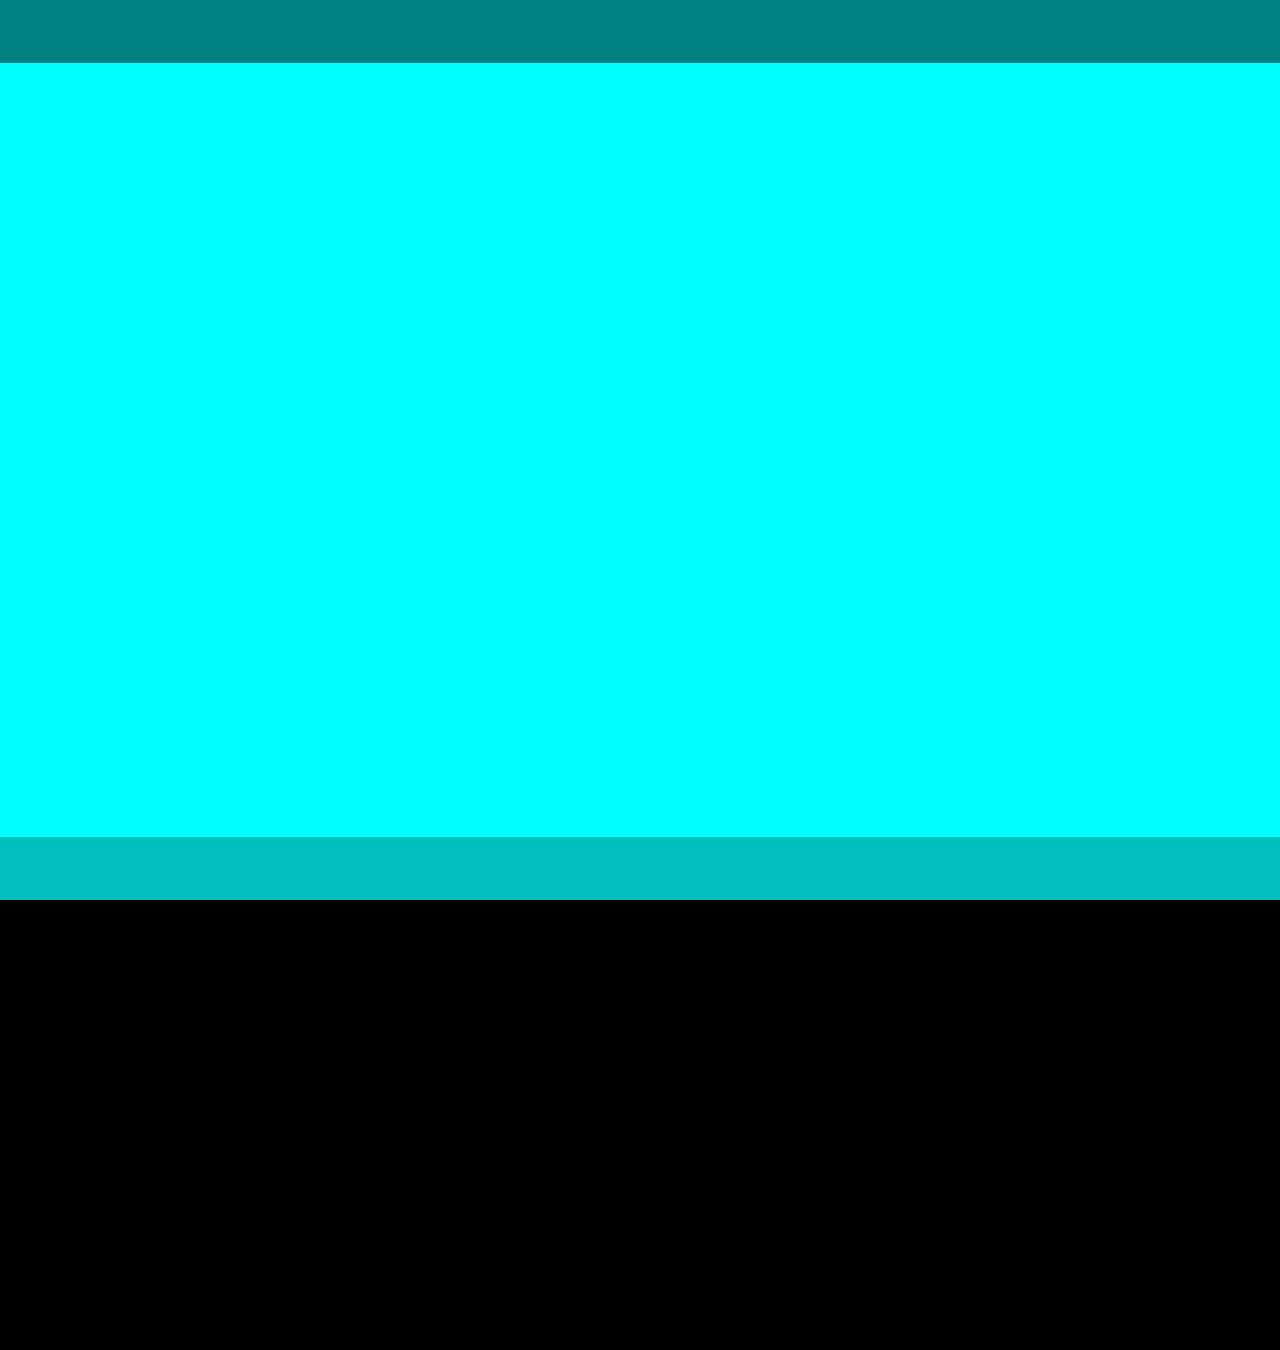
==== html/index.html @ f943b369 "Corrected tag name" ====
<!DOCTYPE html>
<html lang="en">
<head>
    <meta charset="UTF-8">
    <meta name="viewport" content="width=device-width, initial-scale=1.0">
    <title>Document</title>

    <link rel="stylesheet" href="../css/index.css">
</head>




<body>
    <main>
        <div class="black_bar" id="top_bar"><div>
        <div class="black_bar" id="bottom_bar"></div>
    </main>

    <footer>

    </footer>
    
</body>
</html>
---- css/index.css ----
* {
    margin: 0;
    padding: 0;
}

main {
    height: 100vh;
    background-color: aqua;
    
    display: flex;
}

footer {
    background-color: black;
    height: 50vh;
}

.black_bar {
    height: 7vh;
    width: 100vw;
    background-color: black;
    opacity: 50%;
}

#top_bar {
    position: absolute;
}

#bottom_bar {
    position: relative;
    top: 93vh;
}




/* MEDIA QUERY */

@media screen and (max-width: 512px) {
    
    h1 {
        font-size: 2rem;  
    }

    nav .menu-flex {
        flex-direction: column;
        gap: 1rem;
    }

    h2 {
        display: none;
    }

}
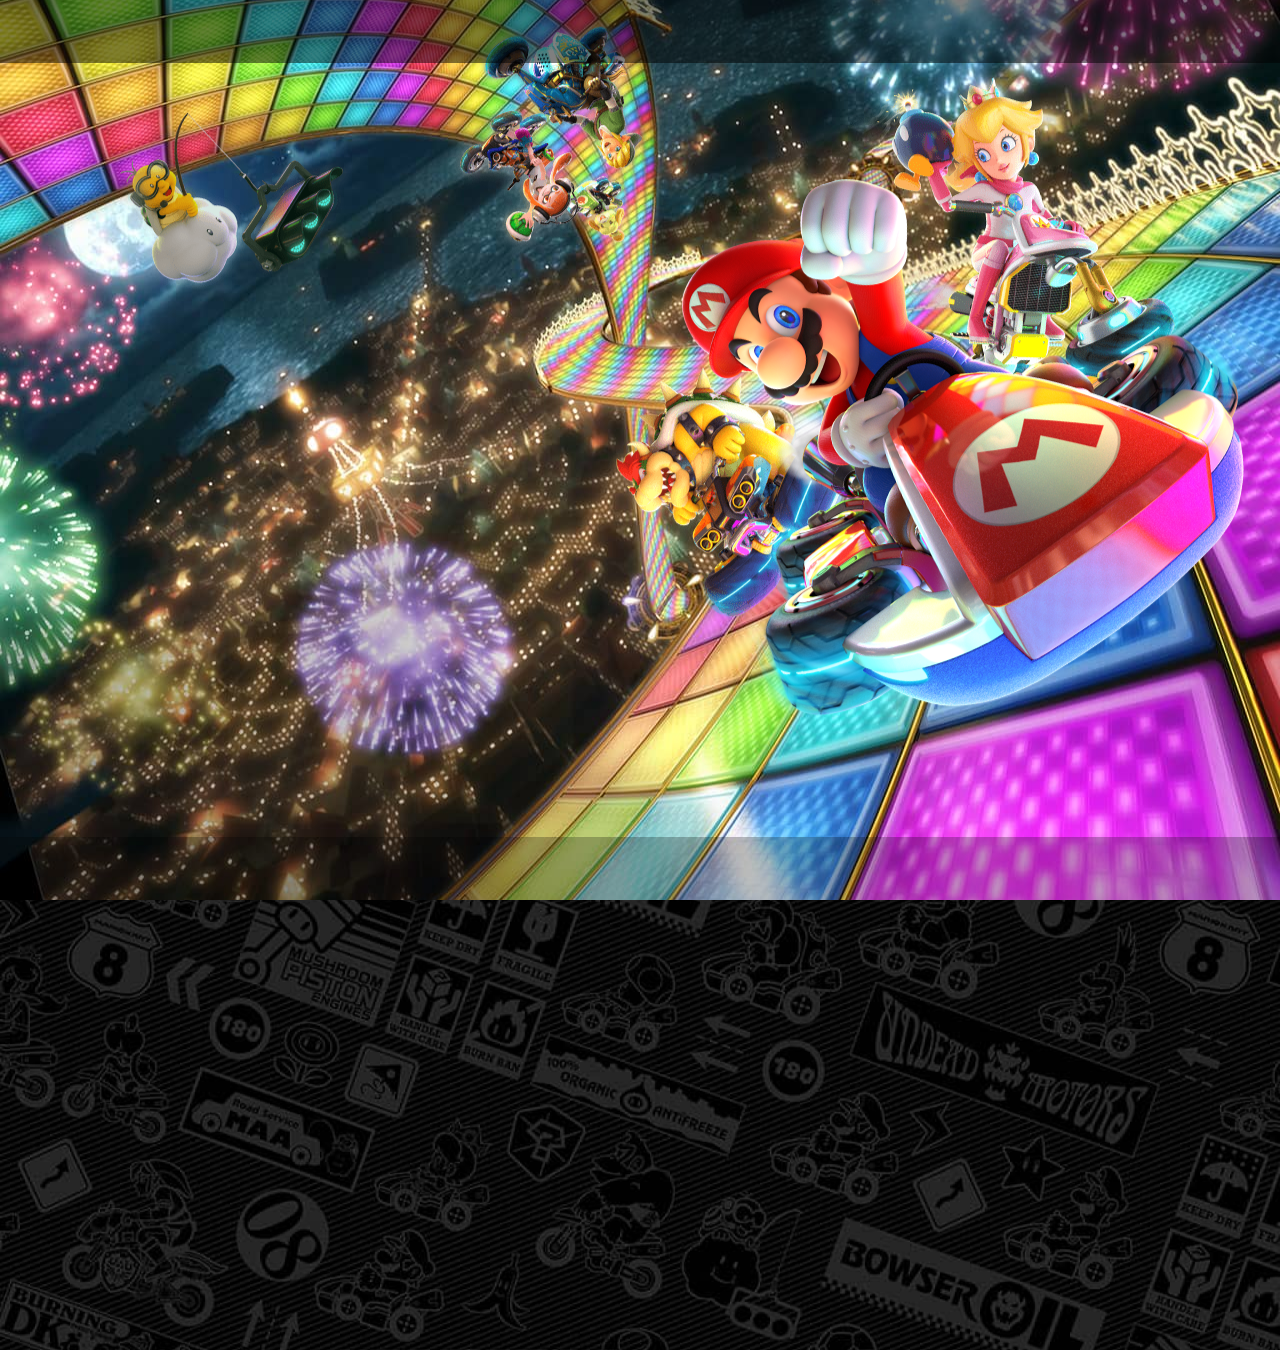
==== commit 4856a377: "implementation of index bg images" ====
--- a/html/index.html
+++ b/html/index.html
@@ -15,6 +15,10 @@
     <main>
         <div class="black_bar" id="top_bar"><div>
         <div class="black_bar" id="bottom_bar"></div>
+        <div id="logo"></div>
+        <div id="btn_demo"></div>
+
+
     </main>
 
     <footer>
--- a/css/index.css
+++ b/css/index.css
@@ -4,15 +4,20 @@
 }
 
 main {
+    width: 100vw;
     height: 100vh;
-    background-color: aqua;
-    
-    display: flex;
+    background-image: url("../media/index/bg/index-bg.png");
+    background-size: cover;
+    background-position: center 25%;
 }
 
 footer {
-    background-color: black;
+    width: 100vw;
+    height: 100vh;
+   background-image: url("../media/circuit/bg.png");
     height: 50vh;
+    background-size: cover;
+    background-position: center 25%;
 }
 
 .black_bar {
@@ -30,7 +35,6 @@
     position: relative;
     top: 93vh;
 }
-
 
 
 
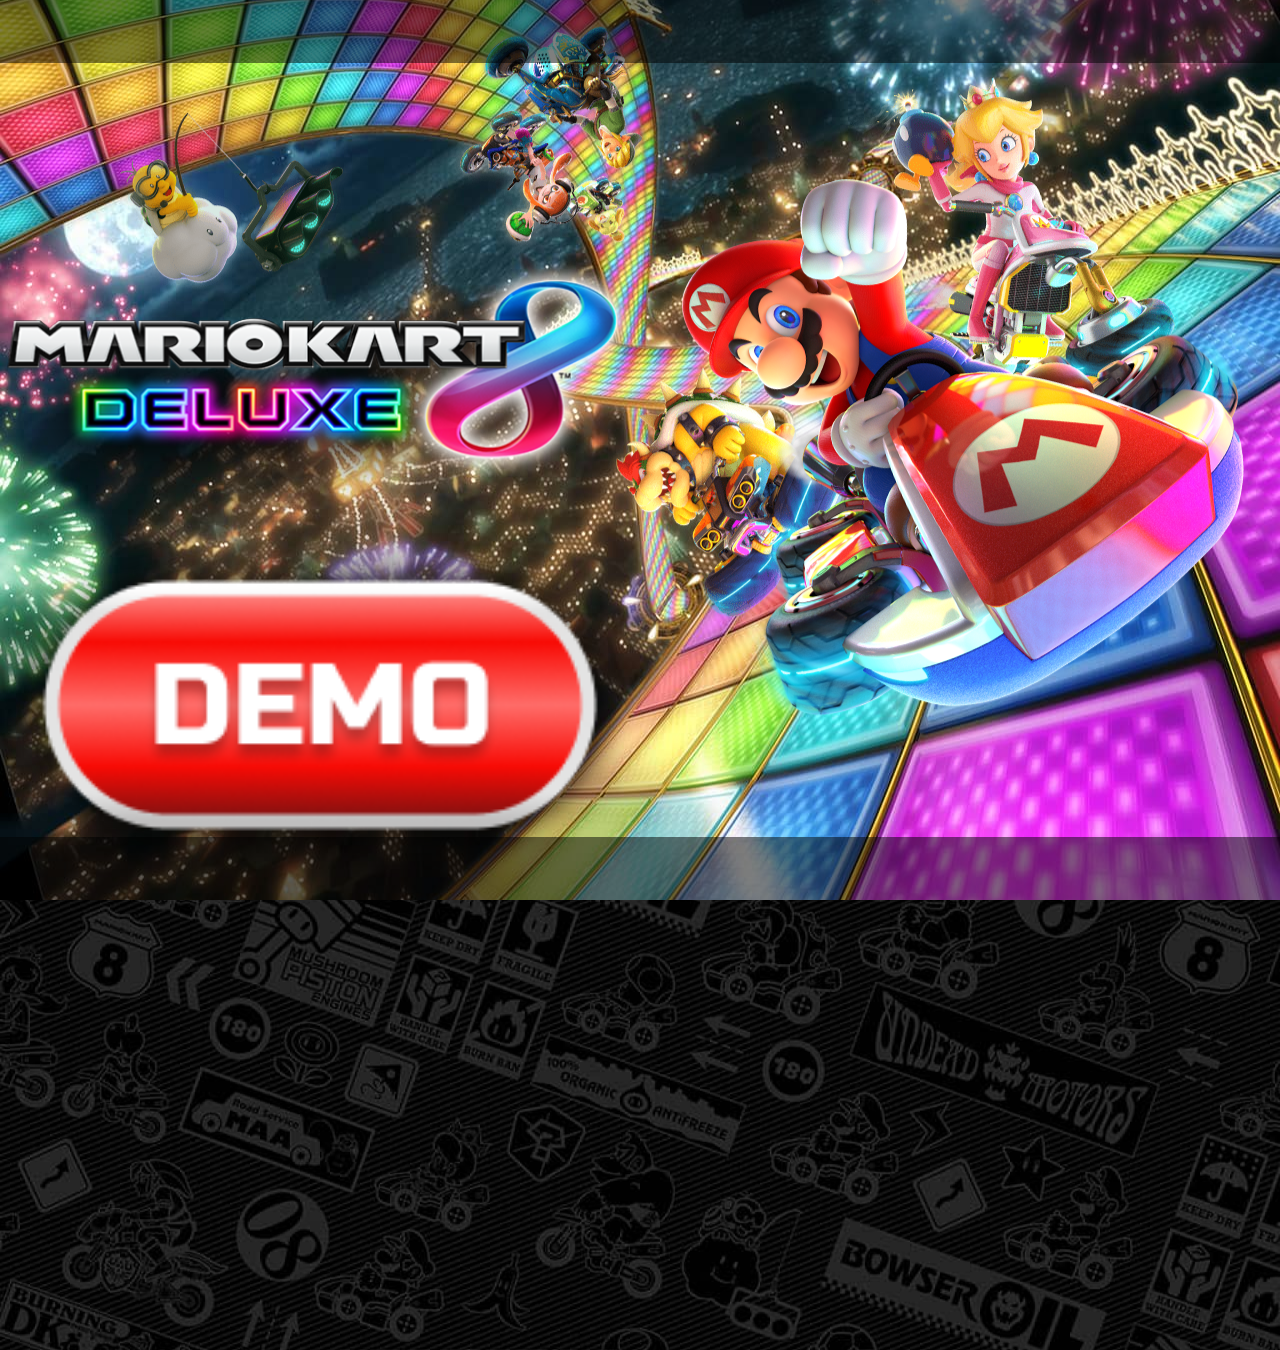
==== commit c10a0bad: "WIP INDEX interface" ====
--- a/html/index.html
+++ b/html/index.html
@@ -13,12 +13,14 @@
 
 <body>
     <main>
-        <div class="black_bar" id="top_bar"><div>
+        <div class="black_bar" id="top_bar"></div>
         <div class="black_bar" id="bottom_bar"></div>
-        <div id="logo"></div>
-        <div id="btn_demo"></div>
 
-
+        <div id="logo-cont">
+            <img src="../media/Index/index-icons/logo-mk8 1.png" alt="Mario Kart Deluxe 8 logo" id="logo">
+            <img src="../media/Index/index-icons/demo-button.png" alt="Button to enter the game DEMO" id="btn_demo">
+        </div>
+        
     </main>
 
     <footer>
--- a/css/index.css
+++ b/css/index.css
@@ -4,15 +4,17 @@
 }
 
 main {
-    width: 100vw;
+    width: 100%;
     height: 100vh;
     background-image: url("../media/index/bg/index-bg.png");
     background-size: cover;
     background-position: center 25%;
+
+    /* display: flex; */
 }
 
 footer {
-    width: 100vw;
+    width: 100%;
     height: 100vh;
    background-image: url("../media/circuit/bg.png");
     height: 50vh;
@@ -20,9 +22,14 @@
     background-position: center 25%;
 }
 
+img {
+    height: auto;
+    width: auto;
+}
+
 .black_bar {
     height: 7vh;
-    width: 100vw;
+    width: 100%;
     background-color: black;
     opacity: 50%;
 }
@@ -34,6 +41,21 @@
 #bottom_bar {
     position: relative;
     top: 93vh;
+}
+
+#logo-cont {
+    display: flex;
+    flex-direction: column;
+    justify-content: center;
+    gap: 20px;
+    width: 50%;
+}
+
+#logo {
+    margin-top: 30%;
+}
+
+#btn_demo {
 }
 
 
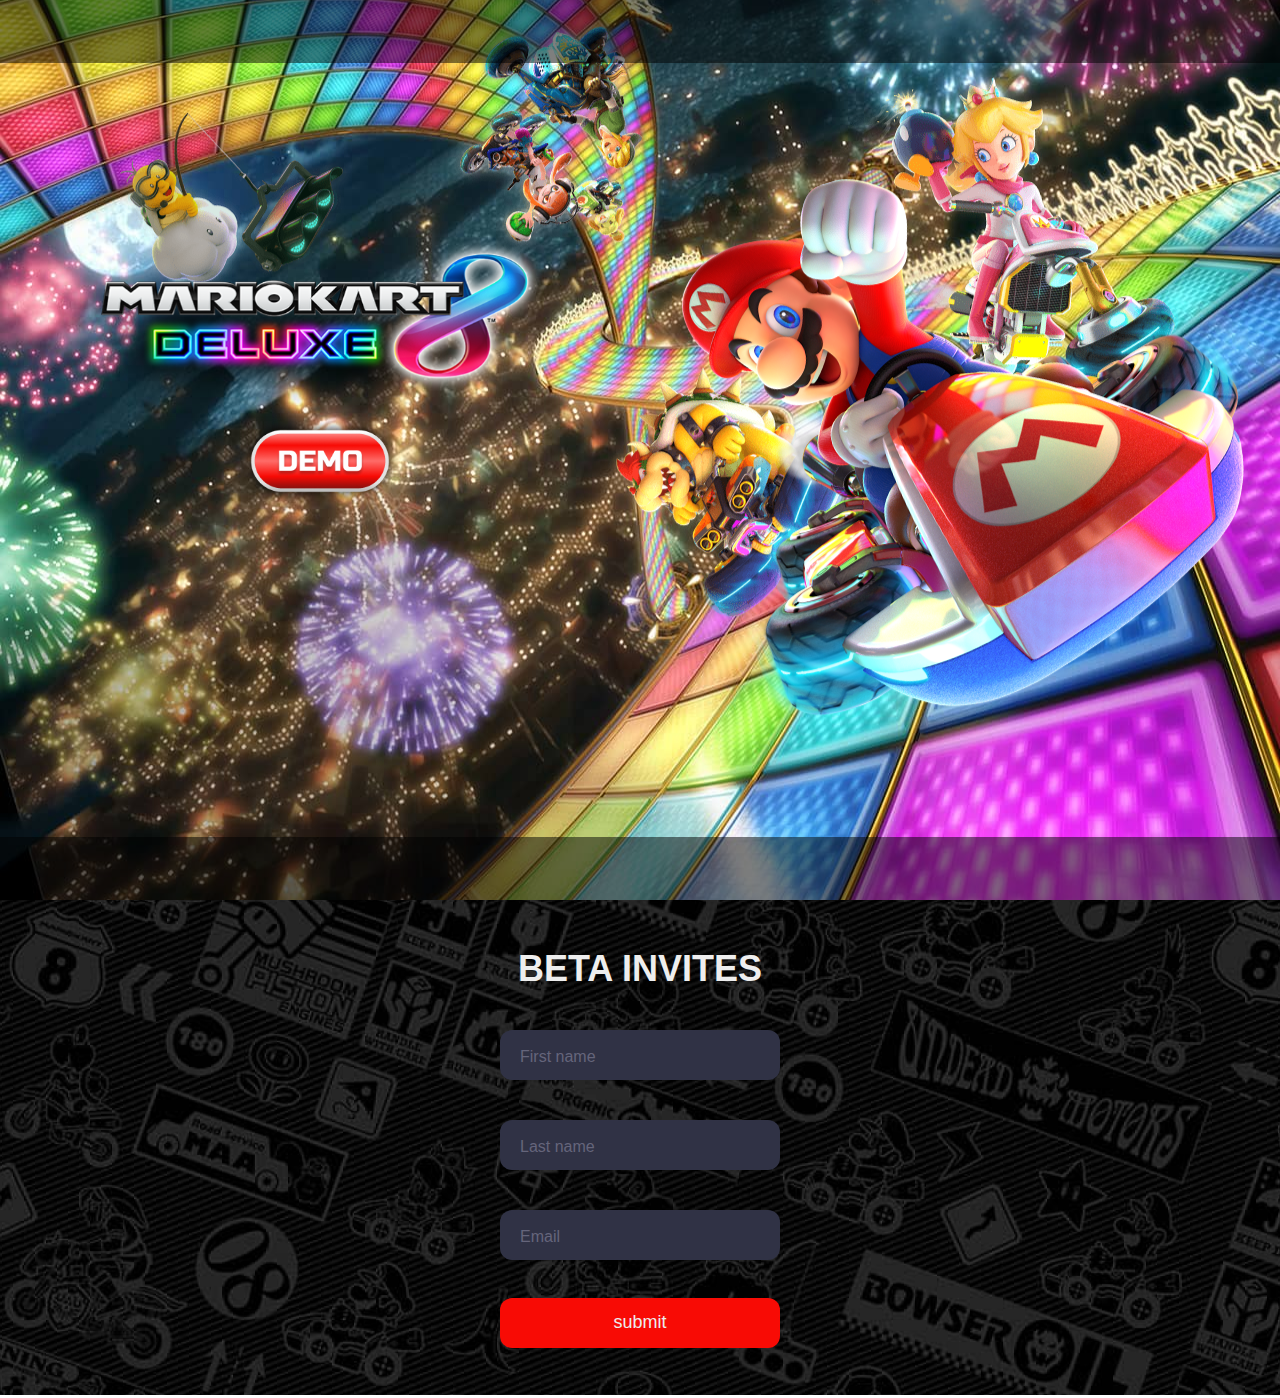
==== commit e36ea625: "Form implementado" ====
--- a/html/index.html
+++ b/html/index.html
@@ -24,6 +24,25 @@
     </main>
 
     <footer>
+        <div class="form">
+            <div class="title">BETA INVITES</div>
+            <div class="input-container ic1">
+              <input id="firstname" class="input" type="text" placeholder=" " />
+              <label for="firstname" class="placeholder">First name</label>
+            </div>
+            <div class="input-container ic2">
+              <input id="lastname" class="input" type="text" placeholder=" " />
+              <div class="cut"></div>
+              <label for="lastname" class="placeholder">Last name</label>
+            </div>
+            <div class="input-container ic2">
+              <input id="email" class="input" type="text" placeholder=" " />
+              <div class="cut cut-short"></div>
+              <label for="email" class="placeholder">Email</>
+            </div>
+              
+            <button type="text" class="submit">submit</button>
+          </div>
 
     </footer>
     
--- a/css/index.css
+++ b/css/index.css
@@ -15,11 +15,14 @@
 
 footer {
     width: 100%;
-    height: 100vh;
    background-image: url("../media/circuit/bg.png");
-    height: 50vh;
+    height: 55vh;
     background-size: cover;
     background-position: center 25%;
+    display: flex;
+    justify-content: center;
+    align-items: center;
+    
 }
 
 img {
@@ -47,16 +50,133 @@
     display: flex;
     flex-direction: column;
     justify-content: center;
-    gap: 20px;
+    align-items: center;
+    gap: 0px;
     width: 50%;
 }
 
 #logo {
-    margin-top: 30%;
+    margin-top: 27%;
+    width: 70%;
+    height: auto;
 }
 
 #btn_demo {
-}
+    width: 25%;
+    height: auto;
+}
+
+.form {
+    border-radius: 20px;
+    box-sizing: border-box;
+    height: 500px;
+    padding: 20px;
+    width: 320px;
+  }
+  
+  
+  
+  .title {
+    color: #eee;
+    text-align: center;
+    font-family: sans-serif;
+    font-size: 36px;
+    font-weight: 600;
+    padding-top: 30px; 
+  }
+  
+  .input-container {
+    height: 50px;
+    position: relative;
+    width: 100%;
+  }
+  
+  .ic1 {
+    margin-top: 40px;
+  }
+  
+  .ic2 {
+    margin-top: 40px;
+  }
+  
+  .input {
+    background-color: #303245;
+    border-radius: 12px;
+    border: 0;
+    box-sizing: border-box;
+    color: #eee;
+    font-size: 18px;
+    height: 100%;
+    outline: 0;
+    padding: 4px 20px 0;
+    width: 100%;
+  }
+  
+  .cut-short {
+    width: 50px;
+  }
+  
+  .input:focus ~ .cut,
+  .input:not(:placeholder-shown) ~ .cut {
+    transform: translateY(8px);
+  }
+  
+  .placeholder {
+    color: #65657b;
+    font-family: sans-serif;
+    left: 20px;
+    line-height: 14px;
+    pointer-events: none;
+    position: absolute;
+    transform-origin: 0 50%;
+    transition: transform 200ms, color 200ms;
+    top: 20px;
+  }
+  
+  .input:focus ~ .placeholder,
+  .input:not(:placeholder-shown) ~ .placeholder {
+    transform: translateY(-30px) translateX(10px) scale(0.75);
+  }
+  
+  .input:not(:placeholder-shown) ~ .placeholder {
+    color: #808097;
+  }
+  
+  .input:focus ~ .placeholder {
+    color: #dc2f55;
+  }
+  .field-checkbox input {
+      width: 20px;
+      height: 15px;
+      margin-right: 5px; 
+      box-shadow: unset;
+      min-height: unset;
+  }
+  .field-checkbox label {
+      display: flex;
+      align-items: center;
+      margin: 0;
+  }
+  
+  .submit {
+    background-color: rgb(248, 11, 05);
+    border-radius: 12px;
+    border: 0;
+    box-sizing: border-box;
+    color: #eee;
+    cursor: pointer;
+    font-size: 18px;
+    height: 50px;
+    margin-top: 38px;
+    // outline: 0;
+    text-align: center;
+    width: 100%;
+  }
+  
+  .submit:active {
+    background-color: rgba(248, 9, 5, 0.74);
+  }
+
 
 
 
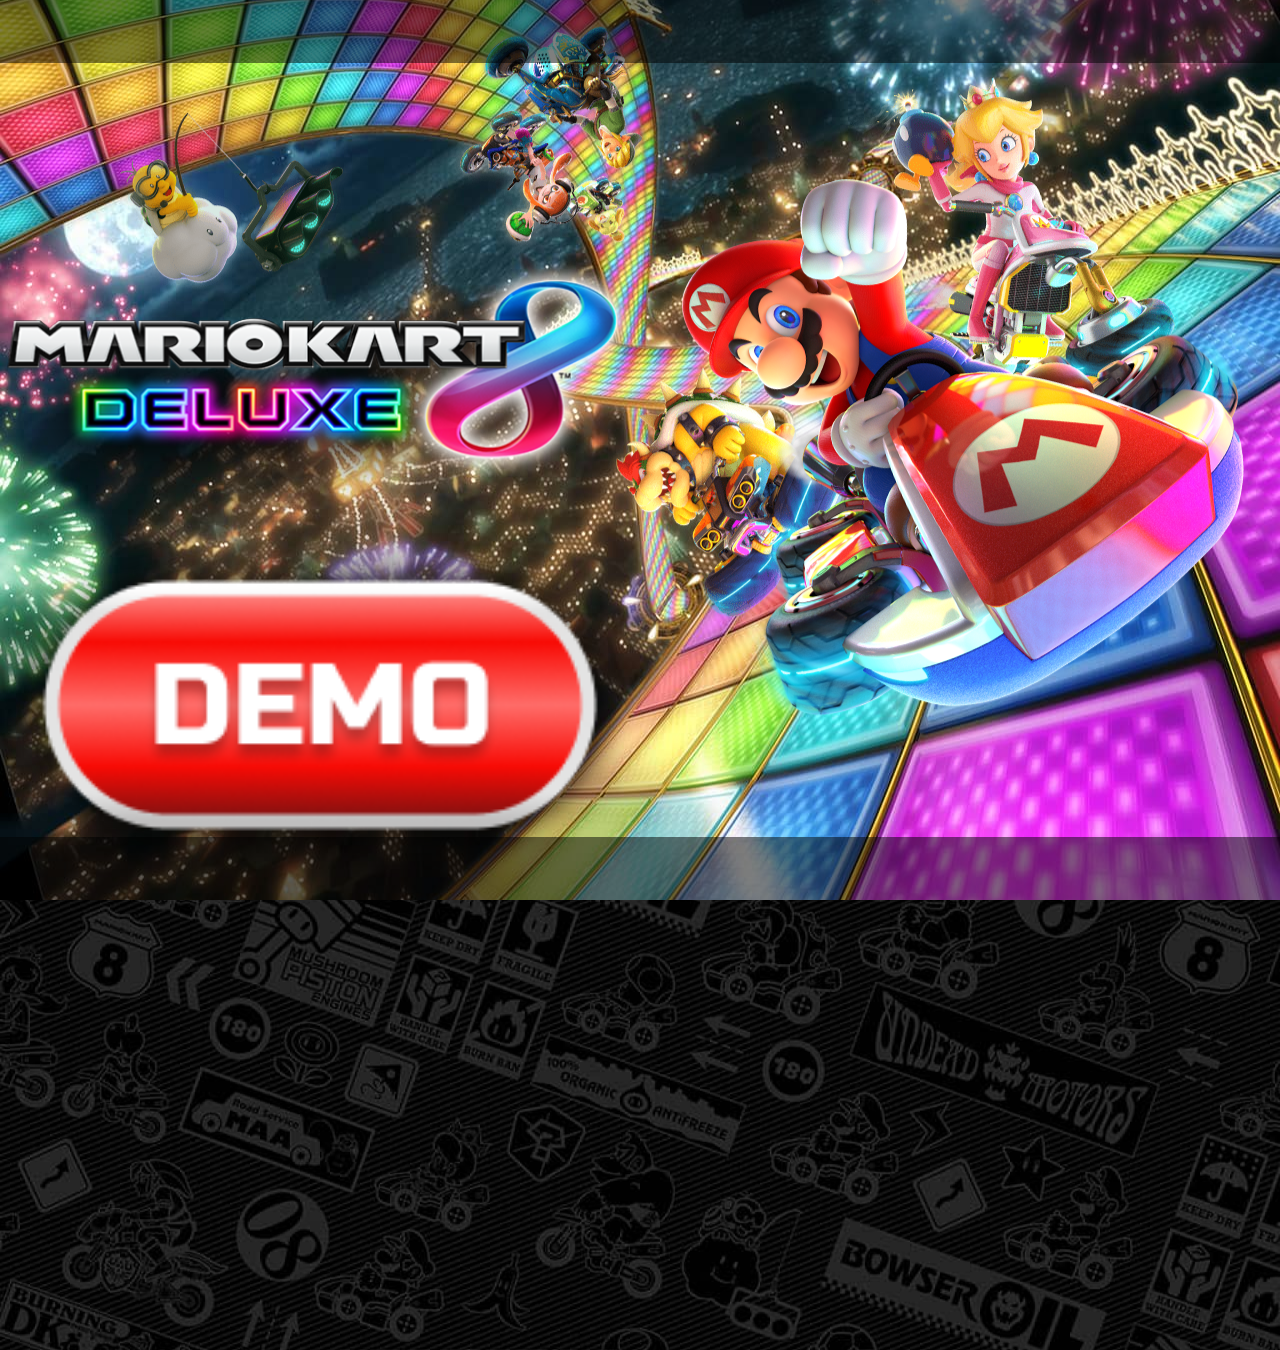
==== commit a2831622: "Form implementado" ====
--- a/html/index.html
+++ b/html/index.html
@@ -24,25 +24,6 @@
     </main>
 
     <footer>
-        <div class="form">
-            <div class="title">BETA INVITES</div>
-            <div class="input-container ic1">
-              <input id="firstname" class="input" type="text" placeholder=" " />
-              <label for="firstname" class="placeholder">First name</label>
-            </div>
-            <div class="input-container ic2">
-              <input id="lastname" class="input" type="text" placeholder=" " />
-              <div class="cut"></div>
-              <label for="lastname" class="placeholder">Last name</label>
-            </div>
-            <div class="input-container ic2">
-              <input id="email" class="input" type="text" placeholder=" " />
-              <div class="cut cut-short"></div>
-              <label for="email" class="placeholder">Email</>
-            </div>
-              
-            <button type="text" class="submit">submit</button>
-          </div>
 
     </footer>
     
--- a/css/index.css
+++ b/css/index.css
@@ -15,14 +15,11 @@
 
 footer {
     width: 100%;
+    height: 100vh;
    background-image: url("../media/circuit/bg.png");
-    height: 55vh;
+    height: 50vh;
     background-size: cover;
     background-position: center 25%;
-    display: flex;
-    justify-content: center;
-    align-items: center;
-    
 }
 
 img {
@@ -50,133 +47,16 @@
     display: flex;
     flex-direction: column;
     justify-content: center;
-    align-items: center;
-    gap: 0px;
+    gap: 20px;
     width: 50%;
 }
 
 #logo {
-    margin-top: 27%;
-    width: 70%;
-    height: auto;
+    margin-top: 30%;
 }
 
 #btn_demo {
-    width: 25%;
-    height: auto;
 }
-
-.form {
-    border-radius: 20px;
-    box-sizing: border-box;
-    height: 500px;
-    padding: 20px;
-    width: 320px;
-  }
-  
-  
-  
-  .title {
-    color: #eee;
-    text-align: center;
-    font-family: sans-serif;
-    font-size: 36px;
-    font-weight: 600;
-    padding-top: 30px; 
-  }
-  
-  .input-container {
-    height: 50px;
-    position: relative;
-    width: 100%;
-  }
-  
-  .ic1 {
-    margin-top: 40px;
-  }
-  
-  .ic2 {
-    margin-top: 40px;
-  }
-  
-  .input {
-    background-color: #303245;
-    border-radius: 12px;
-    border: 0;
-    box-sizing: border-box;
-    color: #eee;
-    font-size: 18px;
-    height: 100%;
-    outline: 0;
-    padding: 4px 20px 0;
-    width: 100%;
-  }
-  
-  .cut-short {
-    width: 50px;
-  }
-  
-  .input:focus ~ .cut,
-  .input:not(:placeholder-shown) ~ .cut {
-    transform: translateY(8px);
-  }
-  
-  .placeholder {
-    color: #65657b;
-    font-family: sans-serif;
-    left: 20px;
-    line-height: 14px;
-    pointer-events: none;
-    position: absolute;
-    transform-origin: 0 50%;
-    transition: transform 200ms, color 200ms;
-    top: 20px;
-  }
-  
-  .input:focus ~ .placeholder,
-  .input:not(:placeholder-shown) ~ .placeholder {
-    transform: translateY(-30px) translateX(10px) scale(0.75);
-  }
-  
-  .input:not(:placeholder-shown) ~ .placeholder {
-    color: #808097;
-  }
-  
-  .input:focus ~ .placeholder {
-    color: #dc2f55;
-  }
-  .field-checkbox input {
-      width: 20px;
-      height: 15px;
-      margin-right: 5px; 
-      box-shadow: unset;
-      min-height: unset;
-  }
-  .field-checkbox label {
-      display: flex;
-      align-items: center;
-      margin: 0;
-  }
-  
-  .submit {
-    background-color: rgb(248, 11, 05);
-    border-radius: 12px;
-    border: 0;
-    box-sizing: border-box;
-    color: #eee;
-    cursor: pointer;
-    font-size: 18px;
-    height: 50px;
-    margin-top: 38px;
-    // outline: 0;
-    text-align: center;
-    width: 100%;
-  }
-  
-  .submit:active {
-    background-color: rgba(248, 9, 5, 0.74);
-  }
-
 
 
 
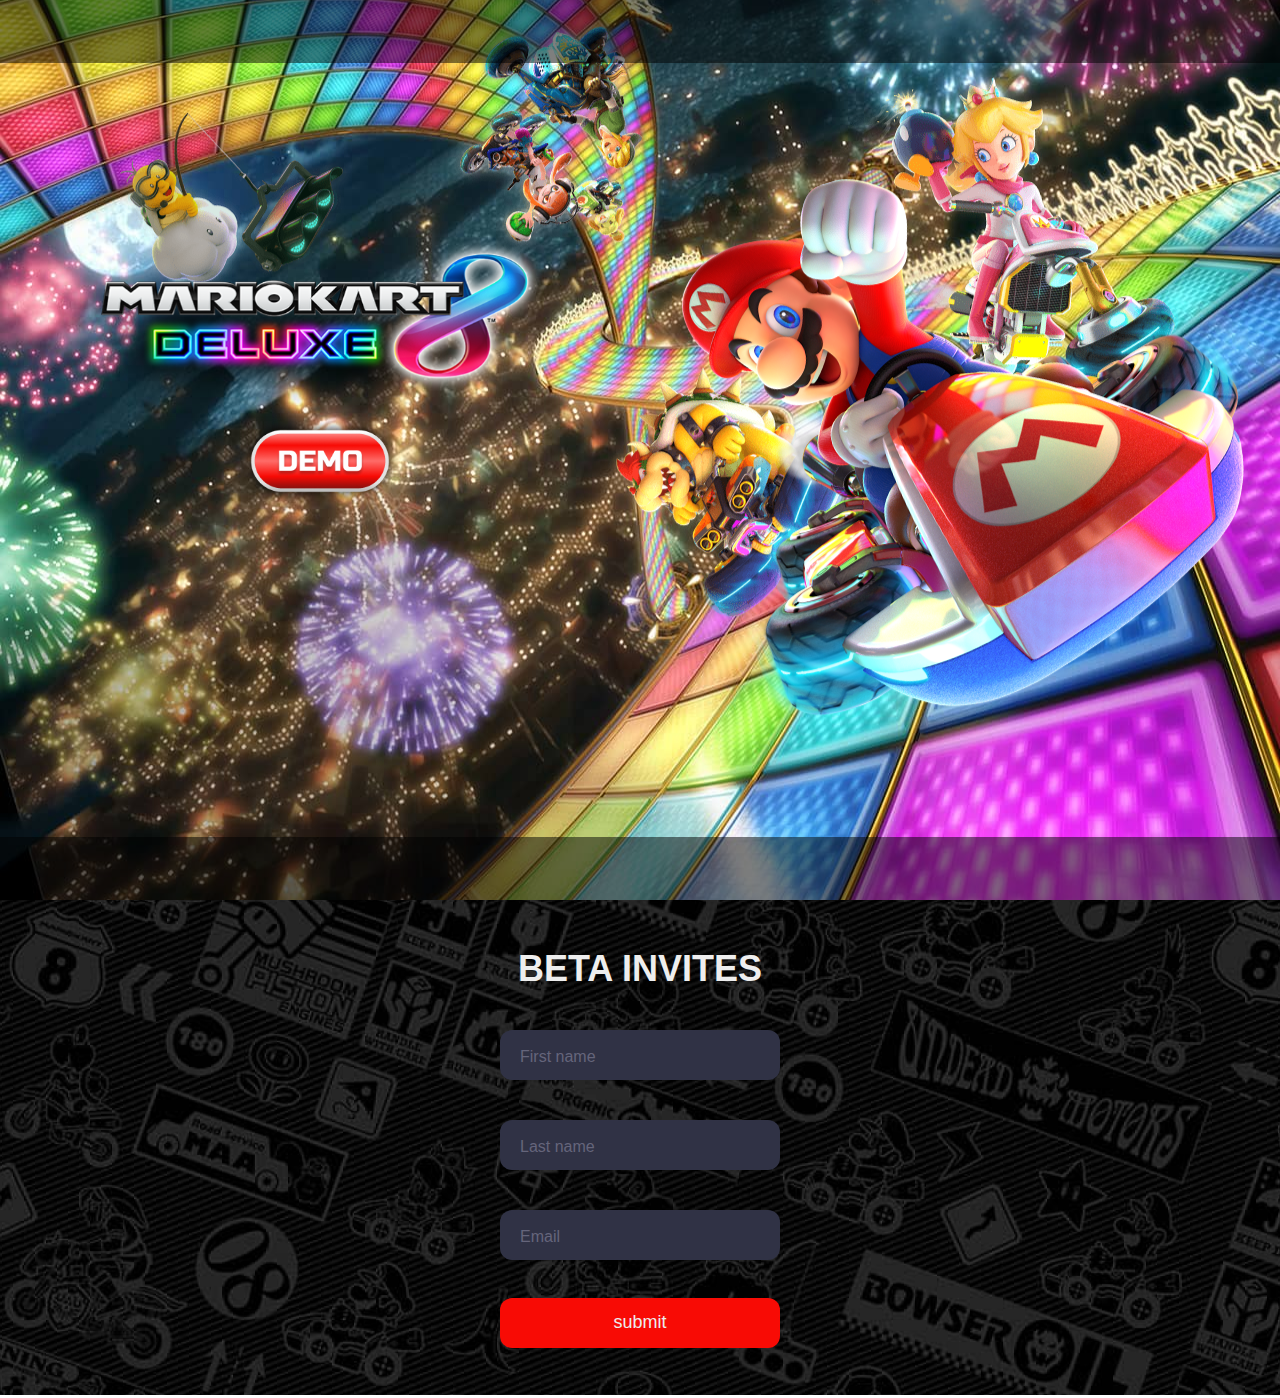
==== commit c4710562: "Revert "Form implementado"" ====
--- a/html/index.html
+++ b/html/index.html
@@ -24,6 +24,25 @@
     </main>
 
     <footer>
+        <div class="form">
+            <div class="title">BETA INVITES</div>
+            <div class="input-container ic1">
+              <input id="firstname" class="input" type="text" placeholder=" " />
+              <label for="firstname" class="placeholder">First name</label>
+            </div>
+            <div class="input-container ic2">
+              <input id="lastname" class="input" type="text" placeholder=" " />
+              <div class="cut"></div>
+              <label for="lastname" class="placeholder">Last name</label>
+            </div>
+            <div class="input-container ic2">
+              <input id="email" class="input" type="text" placeholder=" " />
+              <div class="cut cut-short"></div>
+              <label for="email" class="placeholder">Email</>
+            </div>
+              
+            <button type="text" class="submit">submit</button>
+          </div>
 
     </footer>
     
--- a/css/index.css
+++ b/css/index.css
@@ -15,11 +15,14 @@
 
 footer {
     width: 100%;
-    height: 100vh;
    background-image: url("../media/circuit/bg.png");
-    height: 50vh;
+    height: 55vh;
     background-size: cover;
     background-position: center 25%;
+    display: flex;
+    justify-content: center;
+    align-items: center;
+    
 }
 
 img {
@@ -47,16 +50,133 @@
     display: flex;
     flex-direction: column;
     justify-content: center;
-    gap: 20px;
+    align-items: center;
+    gap: 0px;
     width: 50%;
 }
 
 #logo {
-    margin-top: 30%;
+    margin-top: 27%;
+    width: 70%;
+    height: auto;
 }
 
 #btn_demo {
-}
+    width: 25%;
+    height: auto;
+}
+
+.form {
+    border-radius: 20px;
+    box-sizing: border-box;
+    height: 500px;
+    padding: 20px;
+    width: 320px;
+  }
+  
+  
+  
+  .title {
+    color: #eee;
+    text-align: center;
+    font-family: sans-serif;
+    font-size: 36px;
+    font-weight: 600;
+    padding-top: 30px; 
+  }
+  
+  .input-container {
+    height: 50px;
+    position: relative;
+    width: 100%;
+  }
+  
+  .ic1 {
+    margin-top: 40px;
+  }
+  
+  .ic2 {
+    margin-top: 40px;
+  }
+  
+  .input {
+    background-color: #303245;
+    border-radius: 12px;
+    border: 0;
+    box-sizing: border-box;
+    color: #eee;
+    font-size: 18px;
+    height: 100%;
+    outline: 0;
+    padding: 4px 20px 0;
+    width: 100%;
+  }
+  
+  .cut-short {
+    width: 50px;
+  }
+  
+  .input:focus ~ .cut,
+  .input:not(:placeholder-shown) ~ .cut {
+    transform: translateY(8px);
+  }
+  
+  .placeholder {
+    color: #65657b;
+    font-family: sans-serif;
+    left: 20px;
+    line-height: 14px;
+    pointer-events: none;
+    position: absolute;
+    transform-origin: 0 50%;
+    transition: transform 200ms, color 200ms;
+    top: 20px;
+  }
+  
+  .input:focus ~ .placeholder,
+  .input:not(:placeholder-shown) ~ .placeholder {
+    transform: translateY(-30px) translateX(10px) scale(0.75);
+  }
+  
+  .input:not(:placeholder-shown) ~ .placeholder {
+    color: #808097;
+  }
+  
+  .input:focus ~ .placeholder {
+    color: #dc2f55;
+  }
+  .field-checkbox input {
+      width: 20px;
+      height: 15px;
+      margin-right: 5px; 
+      box-shadow: unset;
+      min-height: unset;
+  }
+  .field-checkbox label {
+      display: flex;
+      align-items: center;
+      margin: 0;
+  }
+  
+  .submit {
+    background-color: rgb(248, 11, 05);
+    border-radius: 12px;
+    border: 0;
+    box-sizing: border-box;
+    color: #eee;
+    cursor: pointer;
+    font-size: 18px;
+    height: 50px;
+    margin-top: 38px;
+    // outline: 0;
+    text-align: center;
+    width: 100%;
+  }
+  
+  .submit:active {
+    background-color: rgba(248, 9, 5, 0.74);
+  }
+
 
 
 
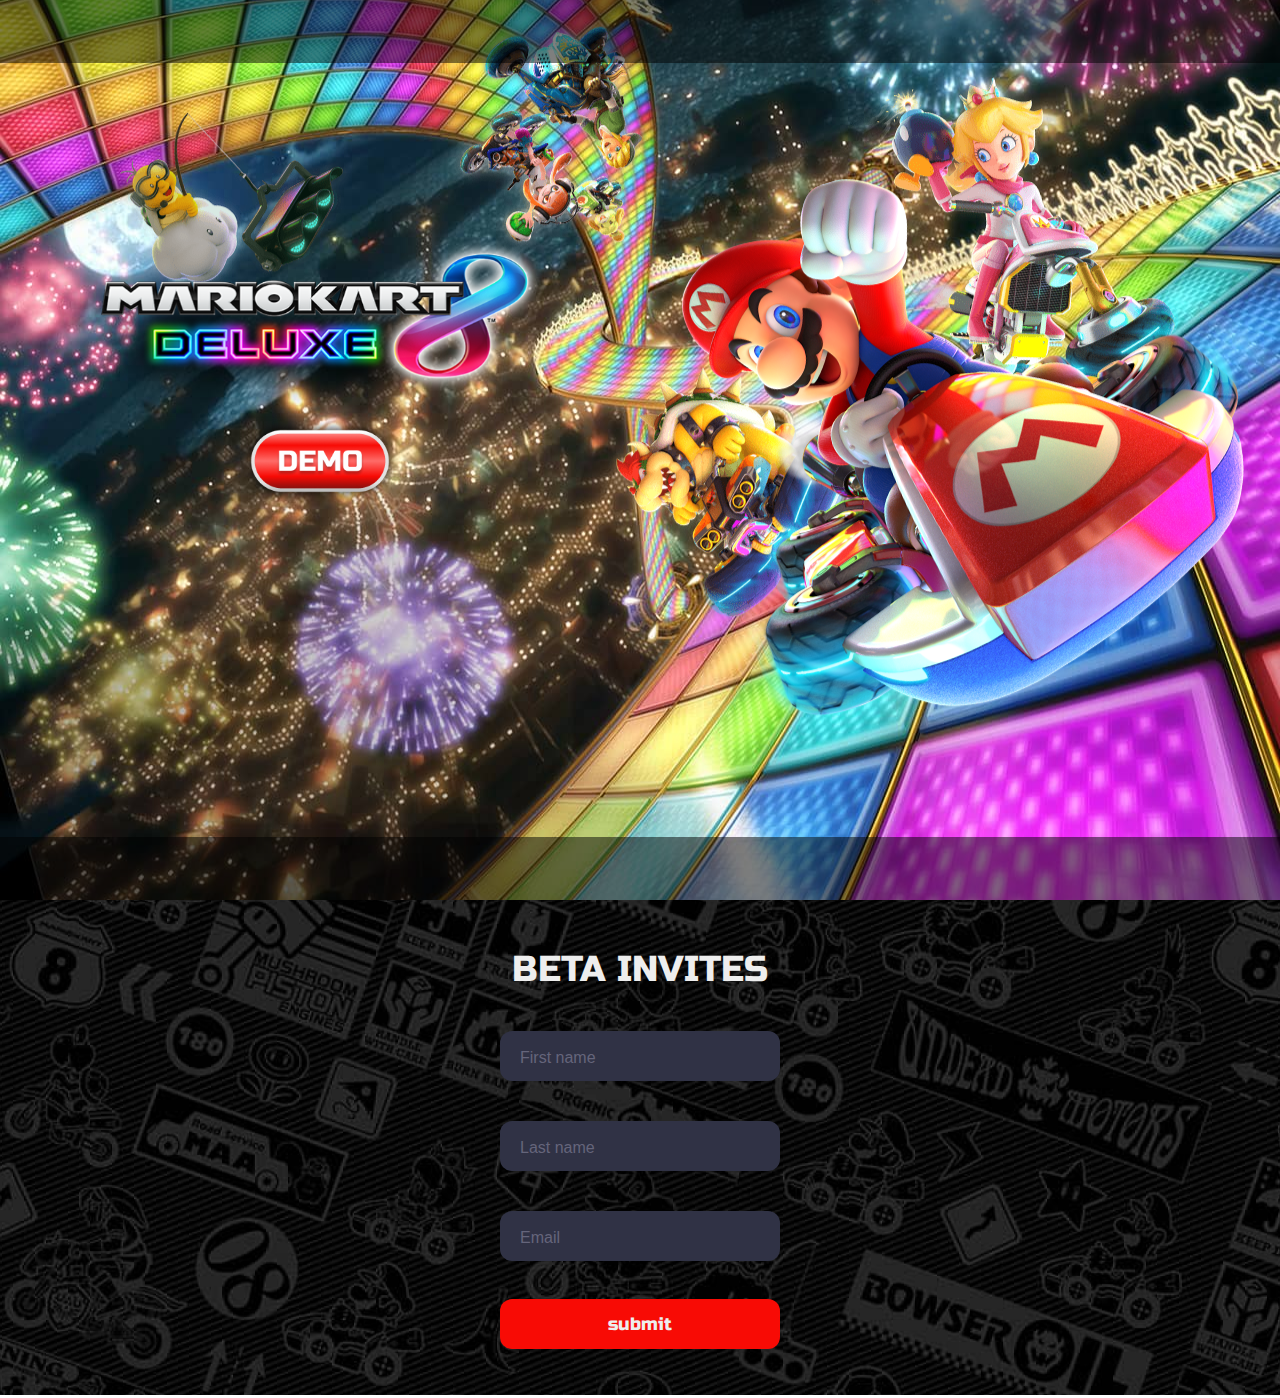
==== commit 17b31b45: "Font Implemented in Index" ====
--- a/html/index.html
+++ b/html/index.html
@@ -6,6 +6,10 @@
     <title>Document</title>
 
     <link rel="stylesheet" href="../css/index.css">
+
+    <!-- Typography -->
+    <link rel="stylesheet" href="https://fonts.googleapis.com/css?family=Onest">
+    <link rel="stylesheet" href="https://fonts.googleapis.com/css?family=Russo One">
 </head>
 
 
--- a/css/index.css
+++ b/css/index.css
@@ -1,6 +1,9 @@
 * {
     margin: 0;
     padding: 0;
+
+    font-family: "Russo One";
+    font-weight: 400;
 }
 
 main {
@@ -79,9 +82,7 @@
   .title {
     color: #eee;
     text-align: center;
-    font-family: sans-serif;
     font-size: 36px;
-    font-weight: 600;
     padding-top: 30px; 
   }
   
@@ -168,7 +169,6 @@
     font-size: 18px;
     height: 50px;
     margin-top: 38px;
-    // outline: 0;
     text-align: center;
     width: 100%;
   }
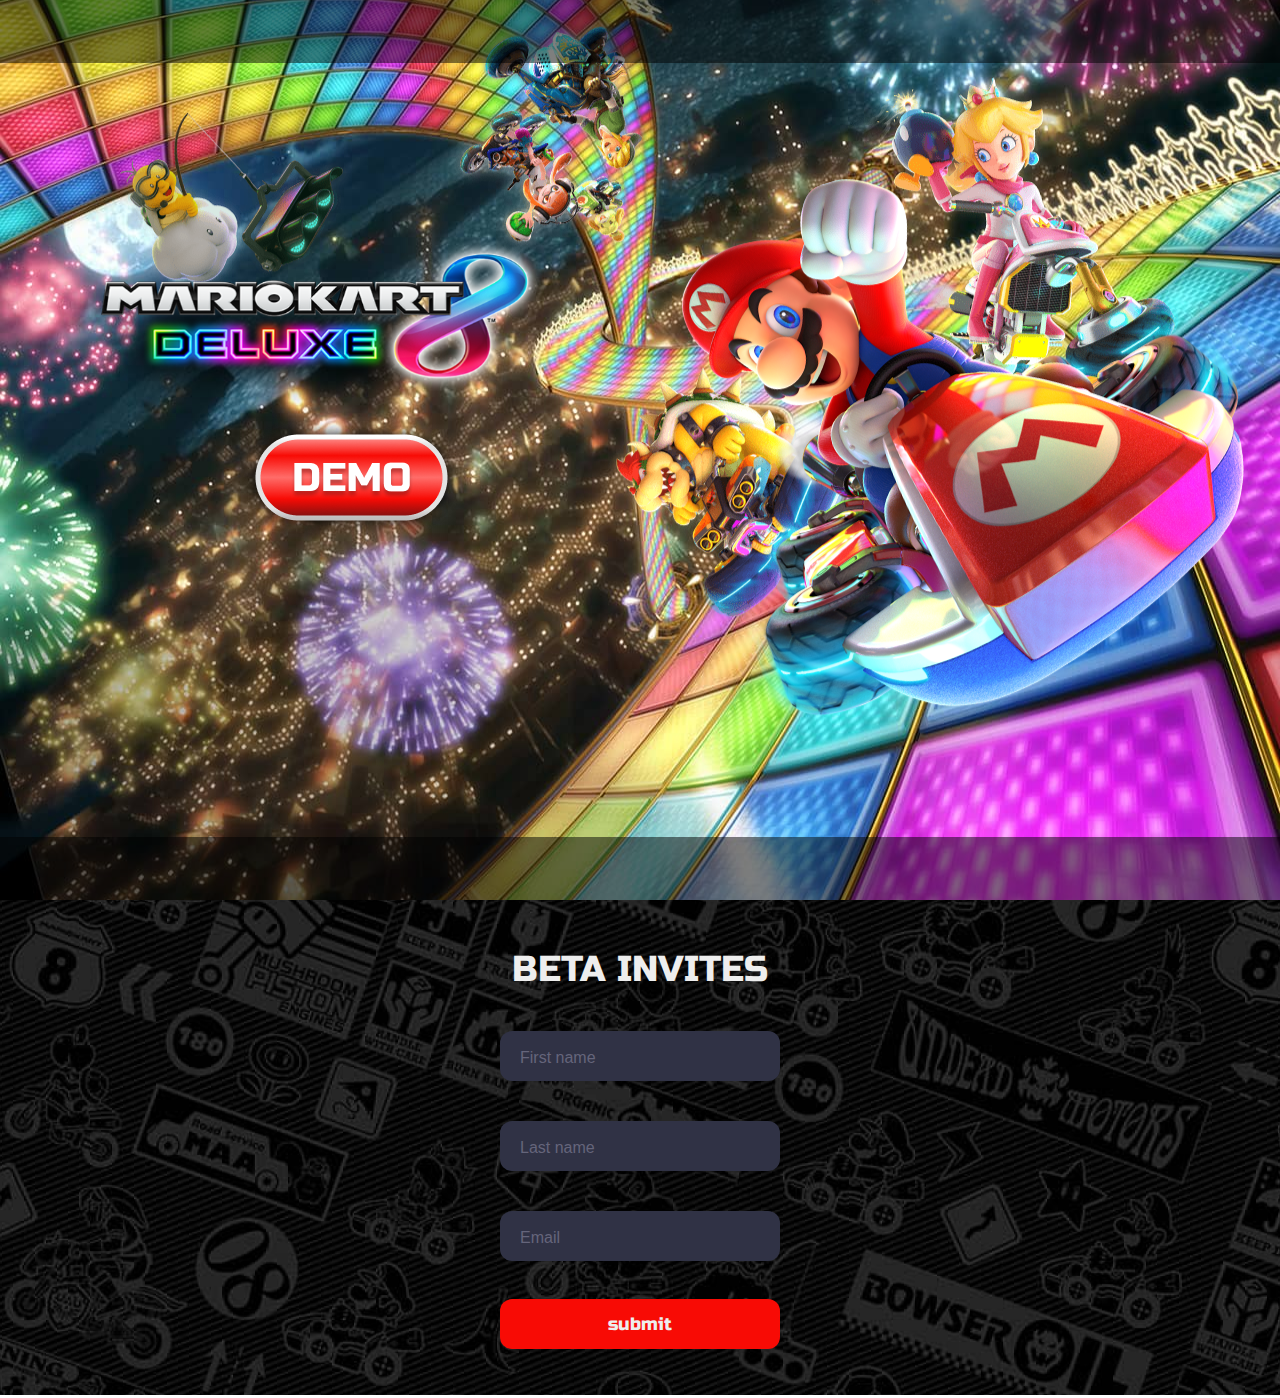
==== commit 1b28d9ee: "Botón funcional implementado" ====
--- a/html/index.html
+++ b/html/index.html
@@ -22,7 +22,9 @@
 
         <div id="logo-cont">
             <img src="../media/Index/index-icons/logo-mk8 1.png" alt="Mario Kart Deluxe 8 logo" id="logo">
-            <img src="../media/Index/index-icons/demo-button.png" alt="Button to enter the game DEMO" id="btn_demo">
+            <button id="btn_demo" onclick="location.href='circuit.html'">
+              <img src="../media/Index/index-icons/demo-button.png" alt="Volver">
+          </button>
         </div>
         
     </main>
--- a/css/index.css
+++ b/css/index.css
@@ -67,6 +67,14 @@
 #btn_demo {
     width: 25%;
     height: auto;
+    background: none;
+    cursor: pointer;
+    border: none;
+    transition: transform 0.3s ease;
+}
+
+button:hover {
+  transform: scale(1.1); 
 }
 
 .form {
@@ -182,7 +190,47 @@
 
 /* MEDIA QUERY */
 
+
 @media screen and (max-width: 512px) {
+
+  footer {
+    width: 100%;
+   background-image: url("../media/circuit/bg.png");
+    height: 100vh;
+    background-size: cover;
+    background-position: center 25%;
+    display: flex;
+    justify-content: center;
+    align-items: center;
+    
+}
+
+#logo {
+  margin-top: 100%;
+  width: 100%;
+  height: auto;
+}
+
+#logo-cont {
+  display: flex;
+  flex-direction: column;
+  justify-content: center;
+  align-items: center;
+  gap: 0px;
+  width: 100%;
+}
+
+#btn_demo {
+  width: 50%;
+}
+
+  
+  .title {
+    color: #eee;
+    text-align: center;
+    font-size: 36px;
+    padding-top: 30px; 
+  }
     
     h1 {
         font-size: 2rem;  
